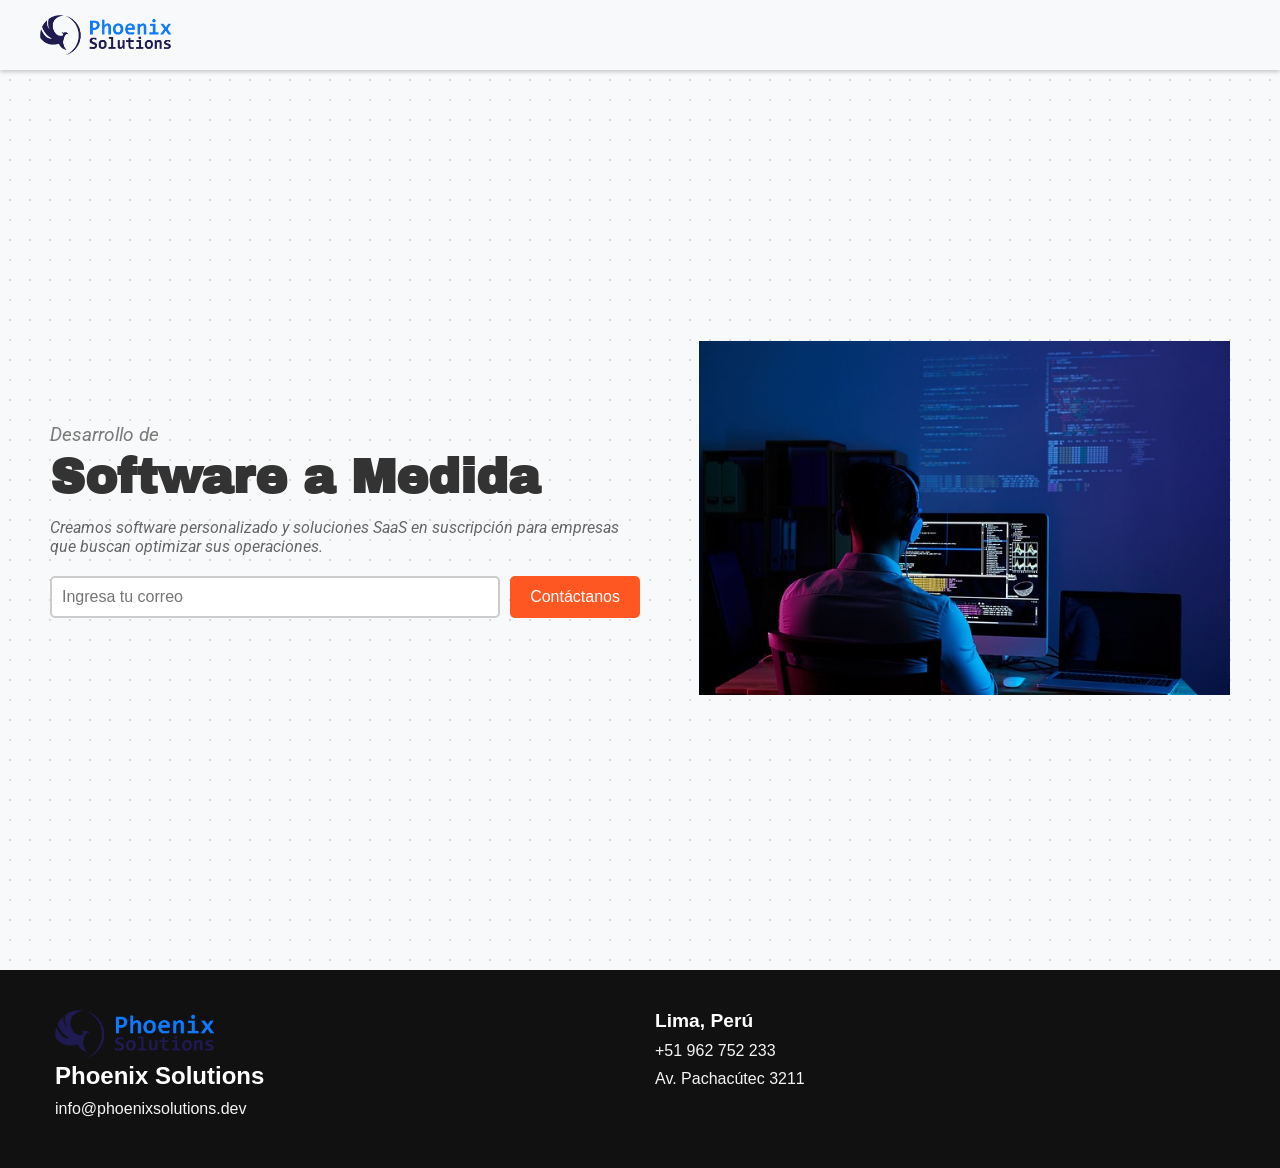
==== index.html @ 2bae5f49 "Update_2024-10-31" ====
<!DOCTYPE html>
<html lang="es">

<head>
  <meta charset="UTF-8">
  <meta name="viewport" content="width=device-width, initial-scale=1.0">
  <title>Phoenix Solutions</title>
  <link rel="stylesheet" href="styles.css">
</head>

<body>
  <header class="navbar">
    <div class="navbar-container">
      <img src="logo.png" alt="Company Logo" class="logo">
    </div>
  </header>

  <!-- Hero Section -->
  <section class="hero">
    <div class="hero-text roboto-regular-italic">
      <p class="hero-pre-title">Desarrollo de</p>
      <h1 class="hero-title archivo-black-regular">Software a Medida</h1>
      <p class="hero-subtitle">Creamos software personalizado y soluciones SaaS en suscripción para empresas que buscan
        optimizar sus operaciones.</p>

      <!-- Email Input with Button -->
      <div class="hero-cta">
        <input type="email" placeholder="Ingresa tu correo" aria-label="Correo electrónico">
        <button>Contáctanos</button>
      </div>
    </div>

    <!-- Hero Image (Illustration) -->
    <div class="hero-image">
      <img src="hero_img.jpg" alt="Ilustración de interacción digital">
    </div>
  </section>

  <footer class="footer">
    <div class="footer-content">
      <div class="footer-section about">
        <img src="logo.png" class="footer-img">
        <h2>Phoenix Solutions</h2>
        <p>info@phoenixsolutions.dev</p>
      </div>

      <div class="footer-section location">
        <h3>Lima, Perú</h3>
        <p>+51 962 752 233</p>
        <p>Av. Pachacútec 3211</p>
      </div>
    </div>
  </footer>
</body>

</html>
---- styles.css ----
@import url('https://fonts.googleapis.com/css2?family=Archivo+Black&family=Roboto:ital,wght@0,100;0,300;0,400;0,500;0,700;0,900;1,100;1,300;1,400;1,500;1,700;1,900&display=swap');

/* Navbar */
.navbar {
  position: sticky;
  top: 0;
  width: 100%;
  background-color: #f8f9fa; /* Dark background color */
  padding: 15px 20px;
  box-shadow: 0 2px 4px rgba(0, 0, 0, 0.2);
  z-index: 1000;
}

.navbar-container {
  display: flex;
  align-items: center;
  max-width: 1200px;
  margin: 0 auto;
}

.logo {
  height: 40px; /* Adjust the size of the logo */
  cursor: pointer;
}

/* Reset */
* {
  margin: 0;
  padding: 0;
  box-sizing: border-box;
}

body {
  font-family: Arial, sans-serif;
}

.archivo-black-regular {
  font-family: "Archivo Black", sans-serif;
  font-weight: 400;
  font-style: normal;
  font-size: 4rem;
}

.roboto-regular-italic {
  font-family: "Roboto", sans-serif;
  font-weight: 400;
  font-style: italic;
}

.roboto-serif-regular {
  font-family: "Roboto Serif", serif;
  font-optical-sizing: auto;
  font-weight: 400;
  font-style: normal;
  font-variation-settings:
    "wdth" 100,
    "GRAD" 0;
}

/* Hero Section */
.hero {
  display: flex;
  align-items: center;
  justify-content: space-between;
  padding: 50px;
  height: 100vh;
  background-color: #f8f9fa; /* Light background */
  background-image: radial-gradient(circle, #d9d9d9 1px, transparent 1px);
  background-size: 20px 20px;
}

.hero-text {
  max-width: 50%;
}

.hero-pre-title {
  font-size: 1.2rem;
  color: #7a7a7a;
  margin-bottom: 5px;
}

.hero-title {
  font-size: 3rem;
  font-weight: bold;
  color: #333;
  margin-bottom: 15px;
}

.hero-subtitle {
  font-size: 1rem;
  color: #666;
  margin-bottom: 20px;
}

.hero-cta {
  display: flex;
  gap: 10px;
}

.hero-cta input[type="email"] {
  padding: 10px;
  font-size: 1rem;
  border: 2px solid #ccc;
  border-radius: 5px;
  flex: 1;
}

.hero-cta button {
  padding: 10px 20px;
  font-size: 1rem;
  background-color: #ff5722; /* Primary button color */
  color: white;
  border: none;
  border-radius: 5px;
  cursor: pointer;
  transition: background-color 0.3s;
}

.hero-cta button:hover {
  background-color: #e64a19;
}

.hero-image {
  max-width: 45%;
}

.hero-image img {
  width: 100%;
  height: auto;
  object-fit: cover;
}

/* Responsive Design */
@media (max-width: 768px) {
  .hero {
      flex-direction: column;
      text-align: center;
  }

  .hero-text, .hero-image {
      max-width: 100%;
  }

  .hero-title {
      font-size: 2.5rem;
  }
}

/* Footer */
.footer {
  background-color: #111;
  color: #f4f4f4;
  padding: 40px 20px;
  font-family: Arial, sans-serif;
}

.footer-content {
  display: flex;
  flex-direction: row;
  justify-content: space-between;
  max-width: 1200px;
  margin: 0 auto;
}

.footer-section {
  flex: 1;
  padding: 0 15px;
}

.footer-section h2, .footer-section h3 {
  font-weight: 900;
  color: #ffffff;
}

.footer-section a {
  color: #d1d1d1;
  text-decoration: none;
  font-weight: 600;
  transition: color 0.3s;
}

.footer-section a:hover {
  color: #ffffff;
}

.footer-section p {
  margin: 10px 0;
}

.footer-img {
  width: 10rem;
}

.about h2 {
  font-size: 1.5em;
}

.location h3, .contact h3 {
  font-size: 1.2em;
  margin-bottom: 10px;
}

.social-links {
  margin-top: 20px;
}

.social-links a {
  color: #d1d1d1;
  font-size: 1.2em;
  margin-right: 15px;
  transition: color 0.3s;
}

.social-links a:hover {
  color: #ffffff;
}
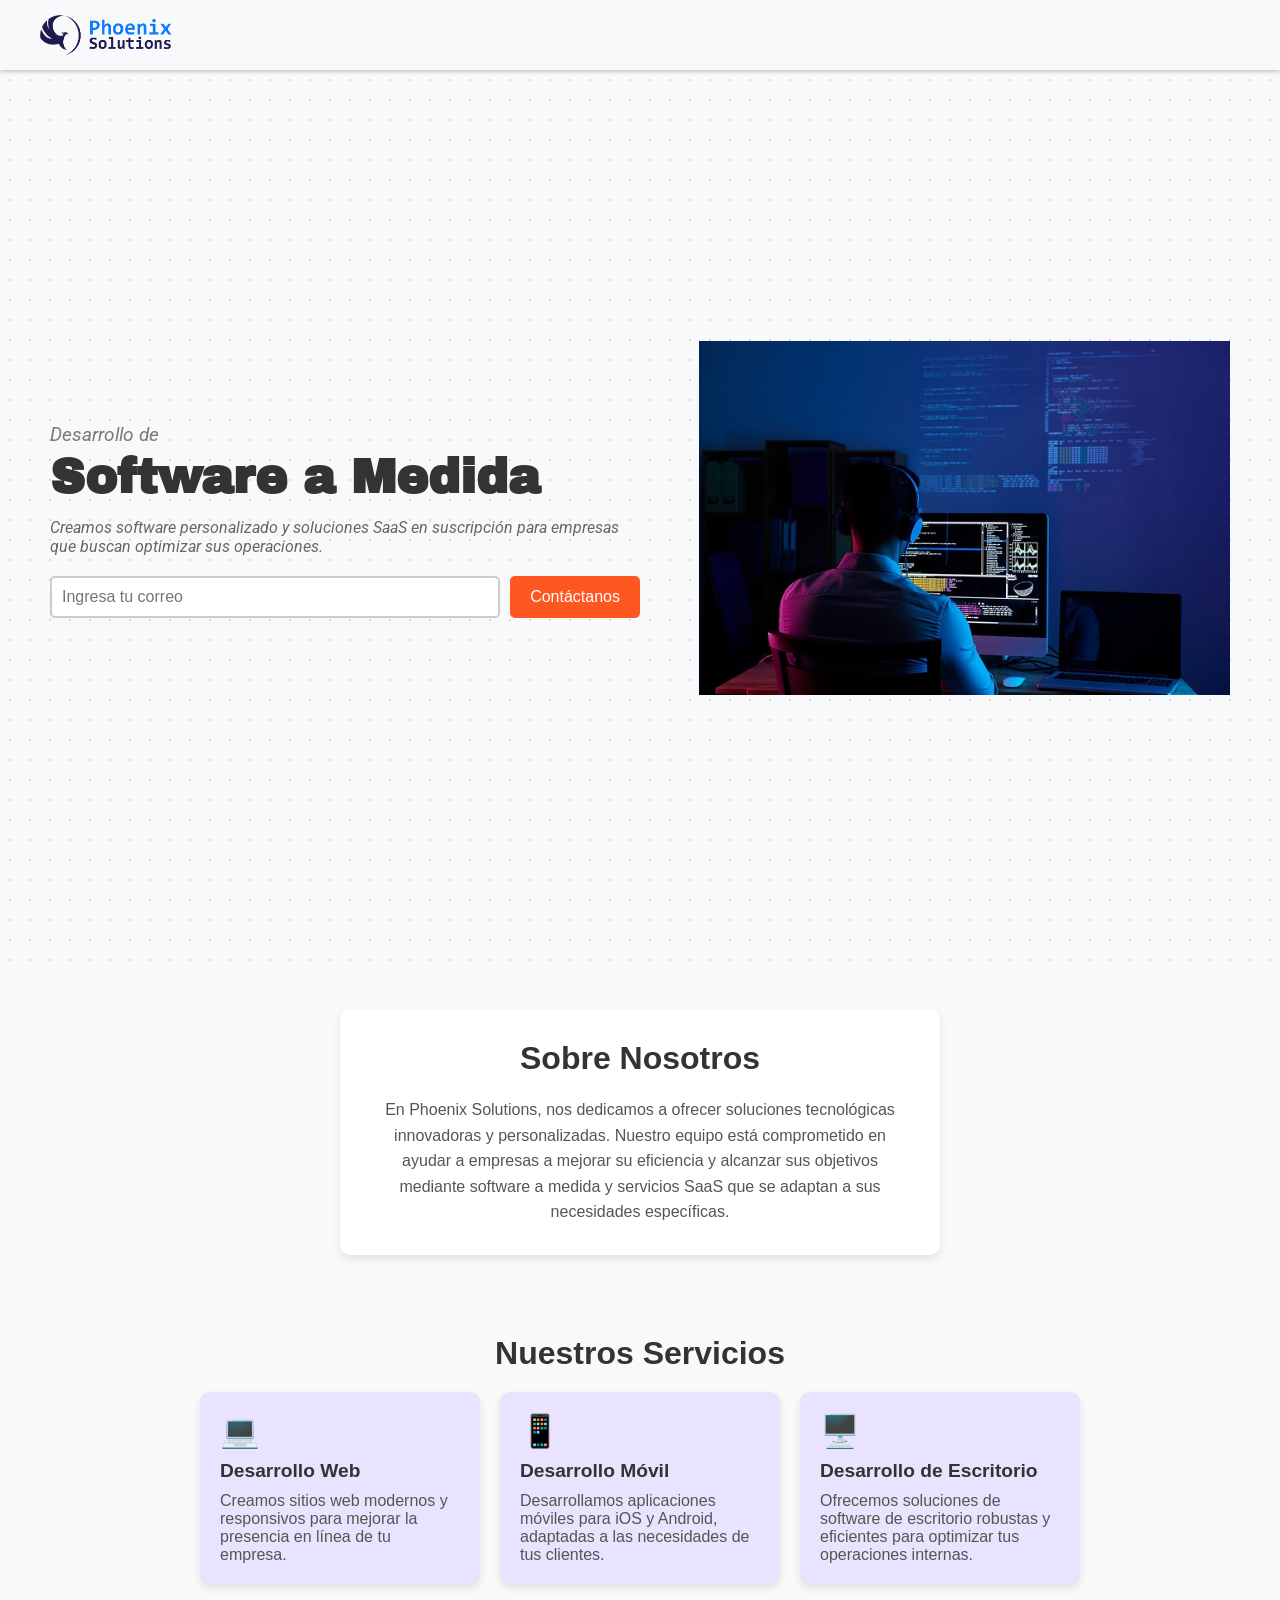
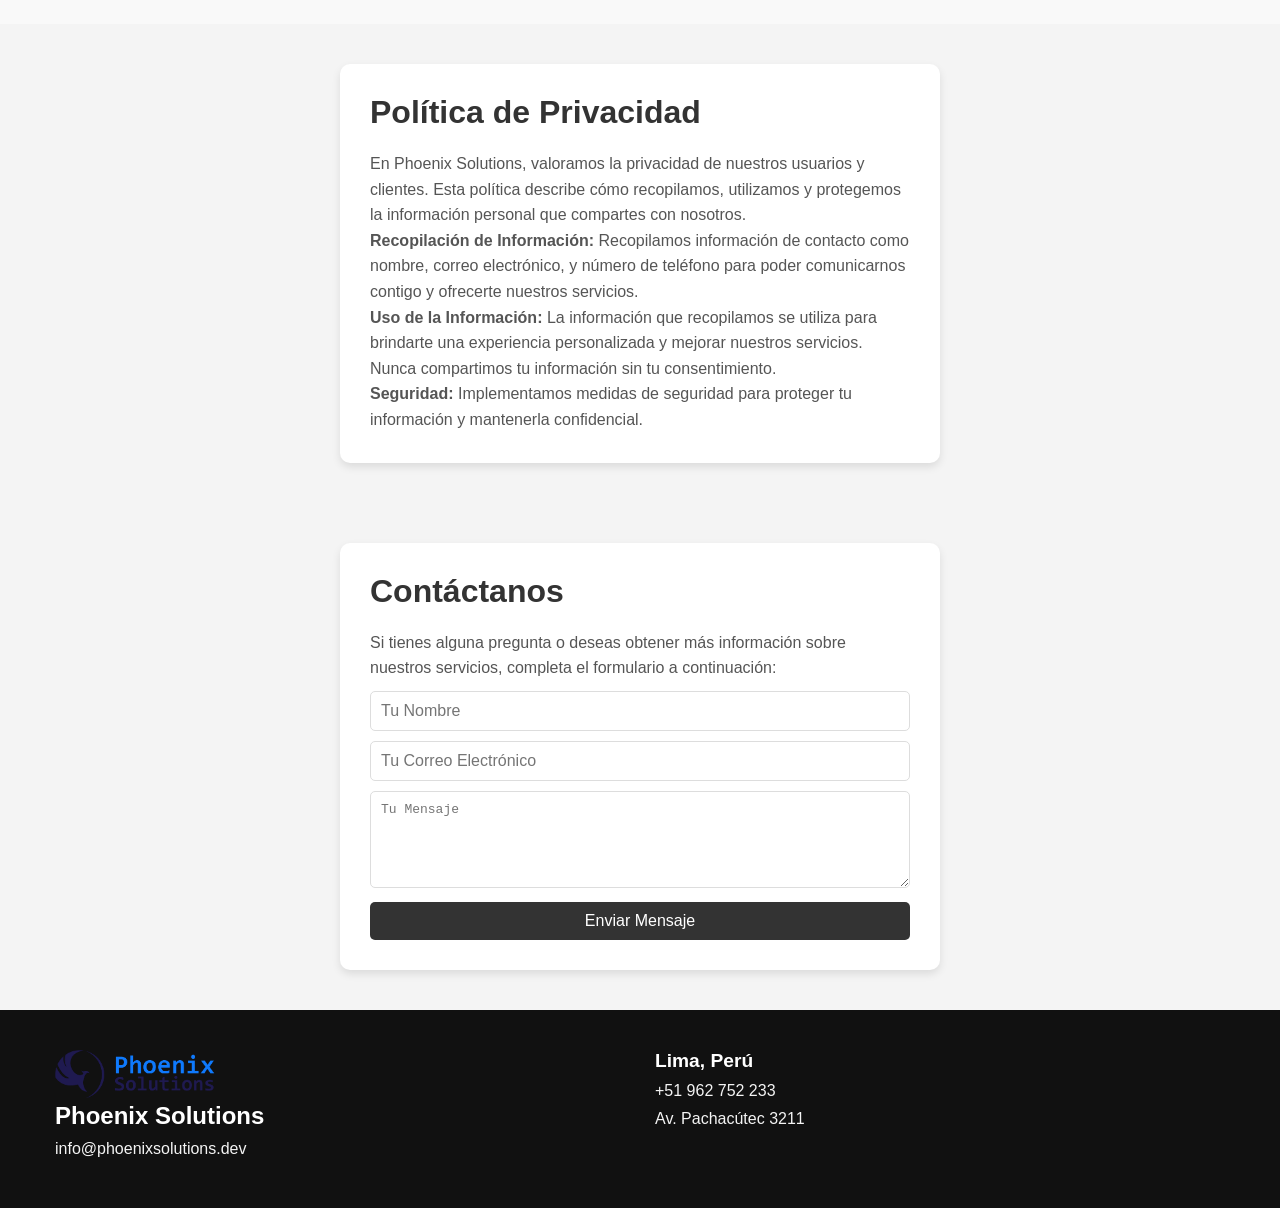
==== commit 73b5a4a0: "Update_2024-11-01" ====
--- a/index.html
+++ b/index.html
@@ -36,6 +36,70 @@
     </div>
   </section>
 
+  <!-- About Us Section -->
+  <section class="about-us" id="about-us">
+    <div class="about-card">
+      <h2>Sobre Nosotros</h2>
+      <p>En Phoenix Solutions, nos dedicamos a ofrecer soluciones tecnológicas innovadoras y personalizadas. Nuestro equipo
+        está comprometido en ayudar a empresas a mejorar su eficiencia y alcanzar sus objetivos mediante software a medida
+        y servicios SaaS que se adaptan a sus necesidades específicas.</p>
+    </div>
+  </section>
+
+  <!-- Services Section -->
+  <section class="services" id="services">
+    <h2>Nuestros Servicios</h2>
+    <div class="services-container">
+      <!-- Service Card 1 -->
+      <div class="service-card">
+        <div class="service-icon">💻</div> <!-- Placeholder icon -->
+        <h3 class="service-title">Desarrollo Web</h3>
+        <p class="service-description">Creamos sitios web modernos y responsivos para mejorar la presencia en línea de tu empresa.</p>
+      </div>
+      <!-- Service Card 2 -->
+      <div class="service-card">
+        <div class="service-icon">📱</div> <!-- Placeholder icon -->
+        <h3 class="service-title">Desarrollo Móvil</h3>
+        <p class="service-description">Desarrollamos aplicaciones móviles para iOS y Android, adaptadas a las necesidades de tus clientes.</p>
+      </div>
+      <!-- Service Card 3 -->
+      <div class="service-card">
+        <div class="service-icon">🖥️</div> <!-- Placeholder icon -->
+        <h3 class="service-title">Desarrollo de Escritorio</h3>
+        <p class="service-description">Ofrecemos soluciones de software de escritorio robustas y eficientes para optimizar tus operaciones internas.</p>
+      </div>
+    </div>
+  </section>
+
+  <!-- Privacy Policy Section -->
+  <section class="privacy-policy" id="privacy-policy">
+    <div class="card">
+      <h2>Política de Privacidad</h2>
+      <p>En Phoenix Solutions, valoramos la privacidad de nuestros usuarios y clientes. Esta política describe cómo
+         recopilamos, utilizamos y protegemos la información personal que compartes con nosotros.</p>
+      <p><strong>Recopilación de Información:</strong> Recopilamos información de contacto como nombre, correo electrónico,
+         y número de teléfono para poder comunicarnos contigo y ofrecerte nuestros servicios.</p>
+      <p><strong>Uso de la Información:</strong> La información que recopilamos se utiliza para brindarte una experiencia personalizada
+         y mejorar nuestros servicios. Nunca compartimos tu información sin tu consentimiento.</p>
+      <p><strong>Seguridad:</strong> Implementamos medidas de seguridad para proteger tu información y mantenerla confidencial.
+      </p>
+    </div>
+  </section>
+
+  <!-- Contact Section -->
+  <section class="contact" id="contact">
+    <div class="card">
+      <h2>Contáctanos</h2>
+      <p>Si tienes alguna pregunta o deseas obtener más información sobre nuestros servicios, completa el formulario a continuación:</p>
+      <form class="contact-form">
+        <input type="text" placeholder="Tu Nombre" required>
+        <input type="email" placeholder="Tu Correo Electrónico" required>
+        <textarea placeholder="Tu Mensaje" rows="5" required></textarea>
+        <button type="submit">Enviar Mensaje</button>
+      </form>
+    </div>
+  </section>
+
   <footer class="footer">
     <div class="footer-content">
       <div class="footer-section about">
--- a/styles.css
+++ b/styles.css
@@ -146,6 +146,36 @@
   }
 }
 
+
+
+    /* Card Styles */
+    .card { background: #fff; padding: 30px; border-radius: 10px; max-width: 600px; margin: auto; box-shadow: 0 4px 8px rgba(0, 0, 0, 0.1); text-align: left; }
+    .card h2 { font-size: 2em; margin-bottom: 20px; color: #333; }
+    .card p { font-size: 1em; color: #555; line-height: 1.6; }
+    
+/* Services Section Styling */
+.services { padding: 40px; text-align: center; background: #f9f9f9; }
+.services h2 { font-size: 2em; margin-bottom: 20px; color: #333; }
+.services-container { display: flex; justify-content: center; gap: 20px; flex-wrap: wrap; }
+.service-card { background: #e9e3ff; padding: 20px; border-radius: 10px; width: 280px; text-align: left; box-shadow: 0 4px 8px rgba(0, 0, 0, 0.1); transition: transform 0.3s ease; }
+.service-card:hover { transform: translateY(-5px); }
+.service-icon { font-size: 2em; color: #333; margin-bottom: 10px; }
+.service-title { font-size: 1.2em; font-weight: bold; color: #333; margin-bottom: 10px; }
+.service-description { font-size: 1em; color: #555; }
+    
+/* About Us Section Styling */
+.about-us { padding: 40px; background: #fafafa; display: flex; justify-content: center; }
+.about-card { background: #fff; padding: 30px; border-radius: 10px; max-width: 600px; box-shadow: 0 4px 8px rgba(0, 0, 0, 0.1); text-align: center; }
+.about-card h2 { font-size: 2em; margin-bottom: 20px; color: #333; }
+.about-card p { font-size: 1em; color: #555; line-height: 1.6; }
+
+.privacy-policy, .contact { padding: 40px; text-align: center; background: #f4f4f4; }
+
+/* Contact Section */
+.contact-form input, .contact-form textarea, .contact-form button { width: 100%; padding: 10px; margin-top: 10px; font-size: 1em; border: 1px solid #ddd; border-radius: 5px; }
+.contact-form button { background-color: #333; color: #fff; border: none; cursor: pointer; }
+.contact-form button:hover { background-color: #555; }
+
 /* Footer */
 .footer {
   background-color: #111;
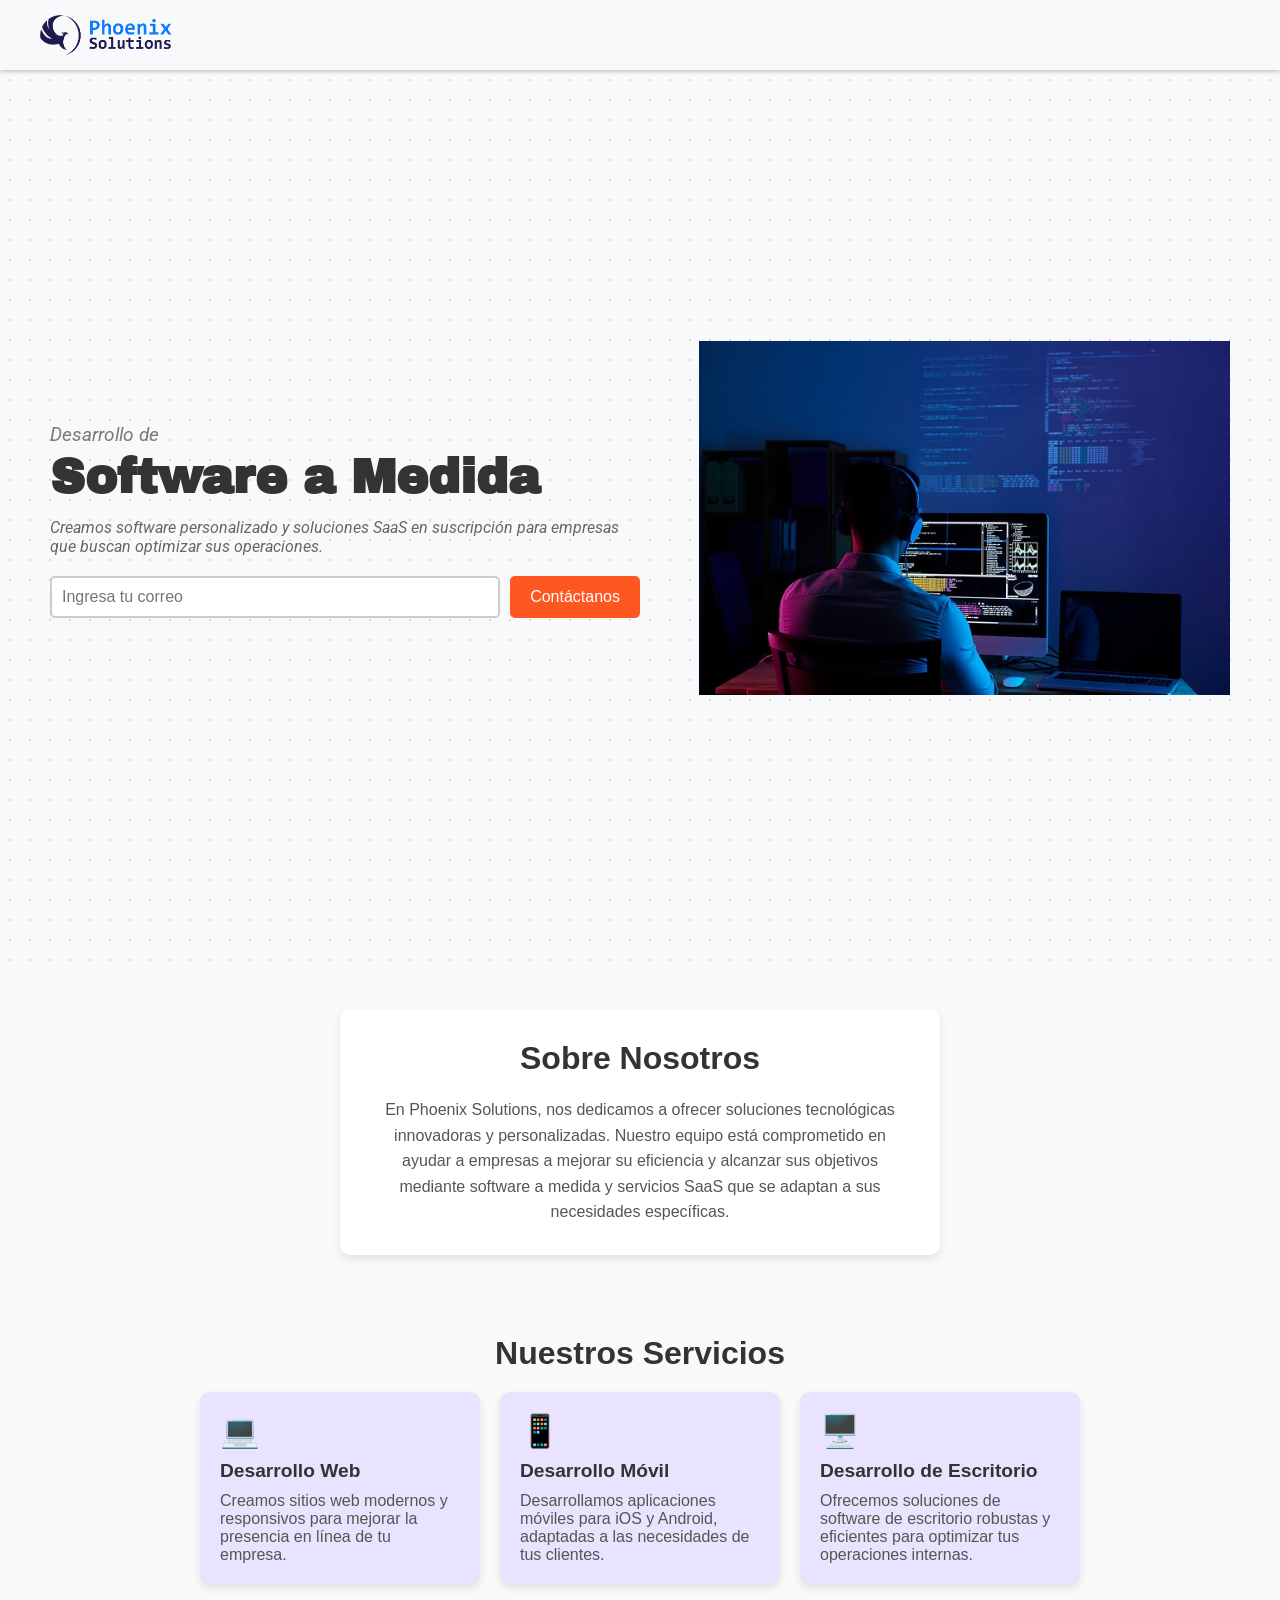
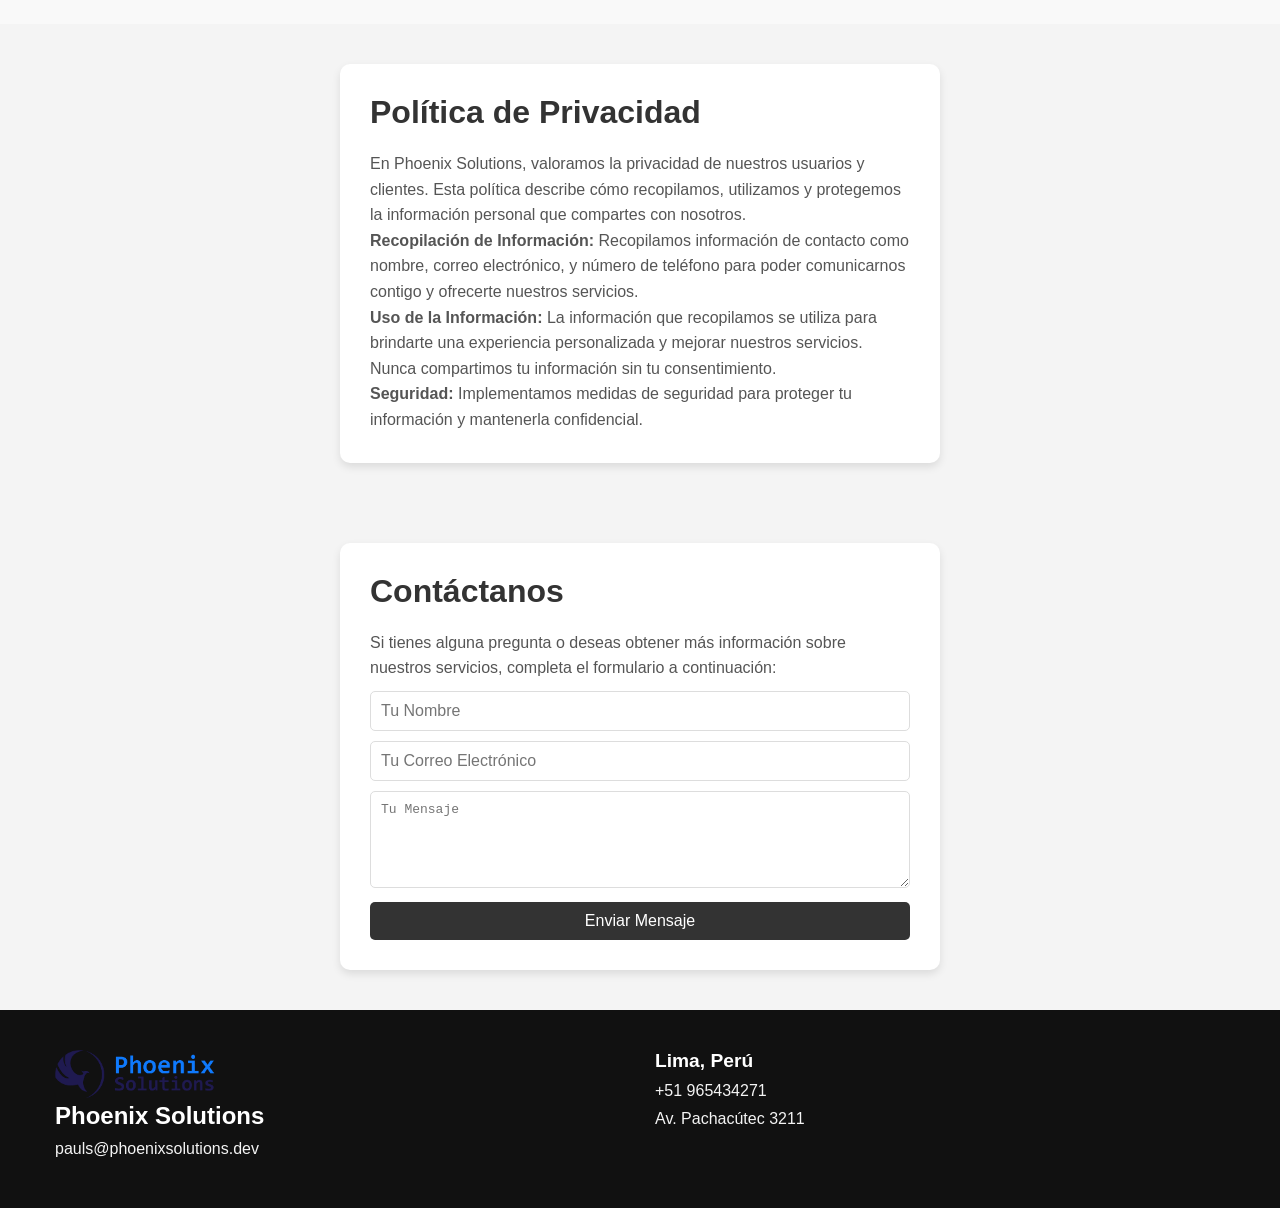
==== commit 5e907312: "Update index.html" ====
--- a/index.html
+++ b/index.html
@@ -105,16 +105,16 @@
       <div class="footer-section about">
         <img src="logo.png" class="footer-img">
         <h2>Phoenix Solutions</h2>
-        <p>info@phoenixsolutions.dev</p>
+        <p>pauls@phoenixsolutions.dev</p>
       </div>
 
       <div class="footer-section location">
         <h3>Lima, Perú</h3>
-        <p>+51 962 752 233</p>
+        <p>+51 965434271</p>
         <p>Av. Pachacútec 3211</p>
       </div>
     </div>
   </footer>
 </body>
 
-</html>+</html>
